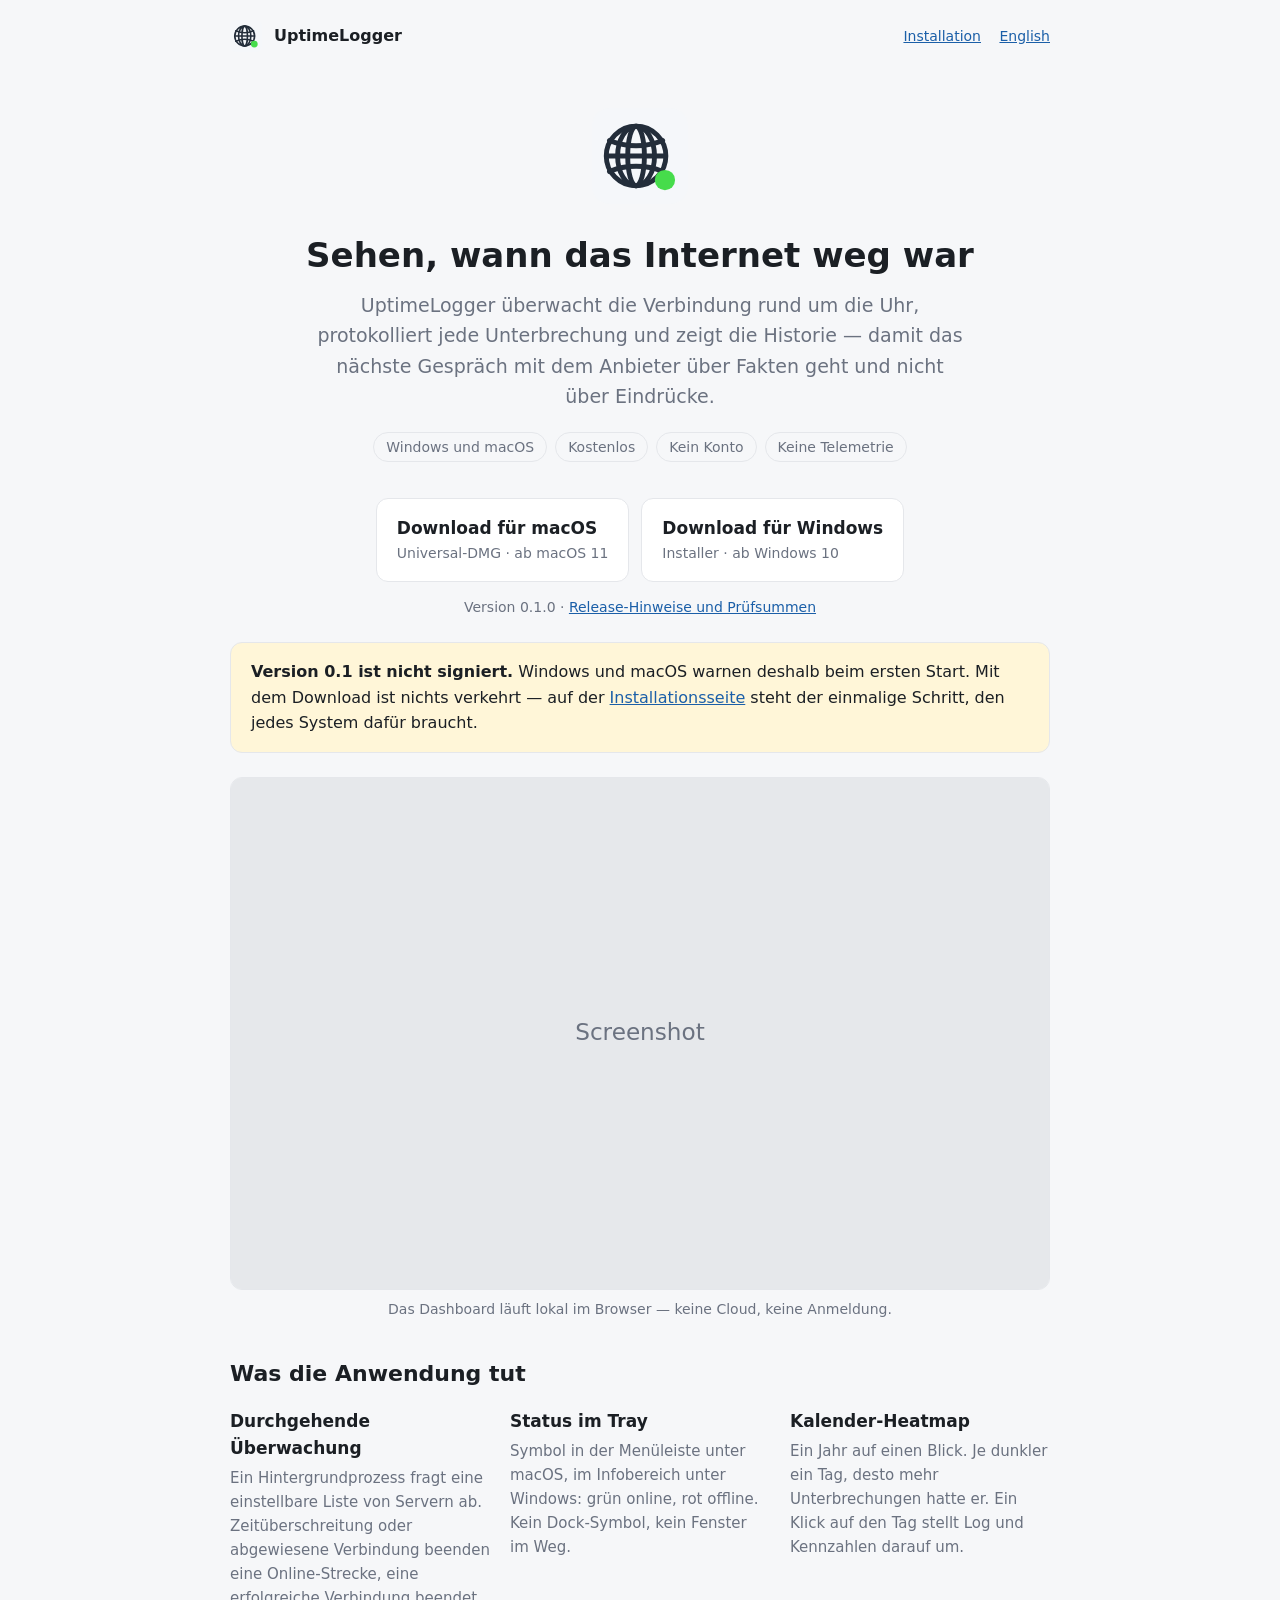
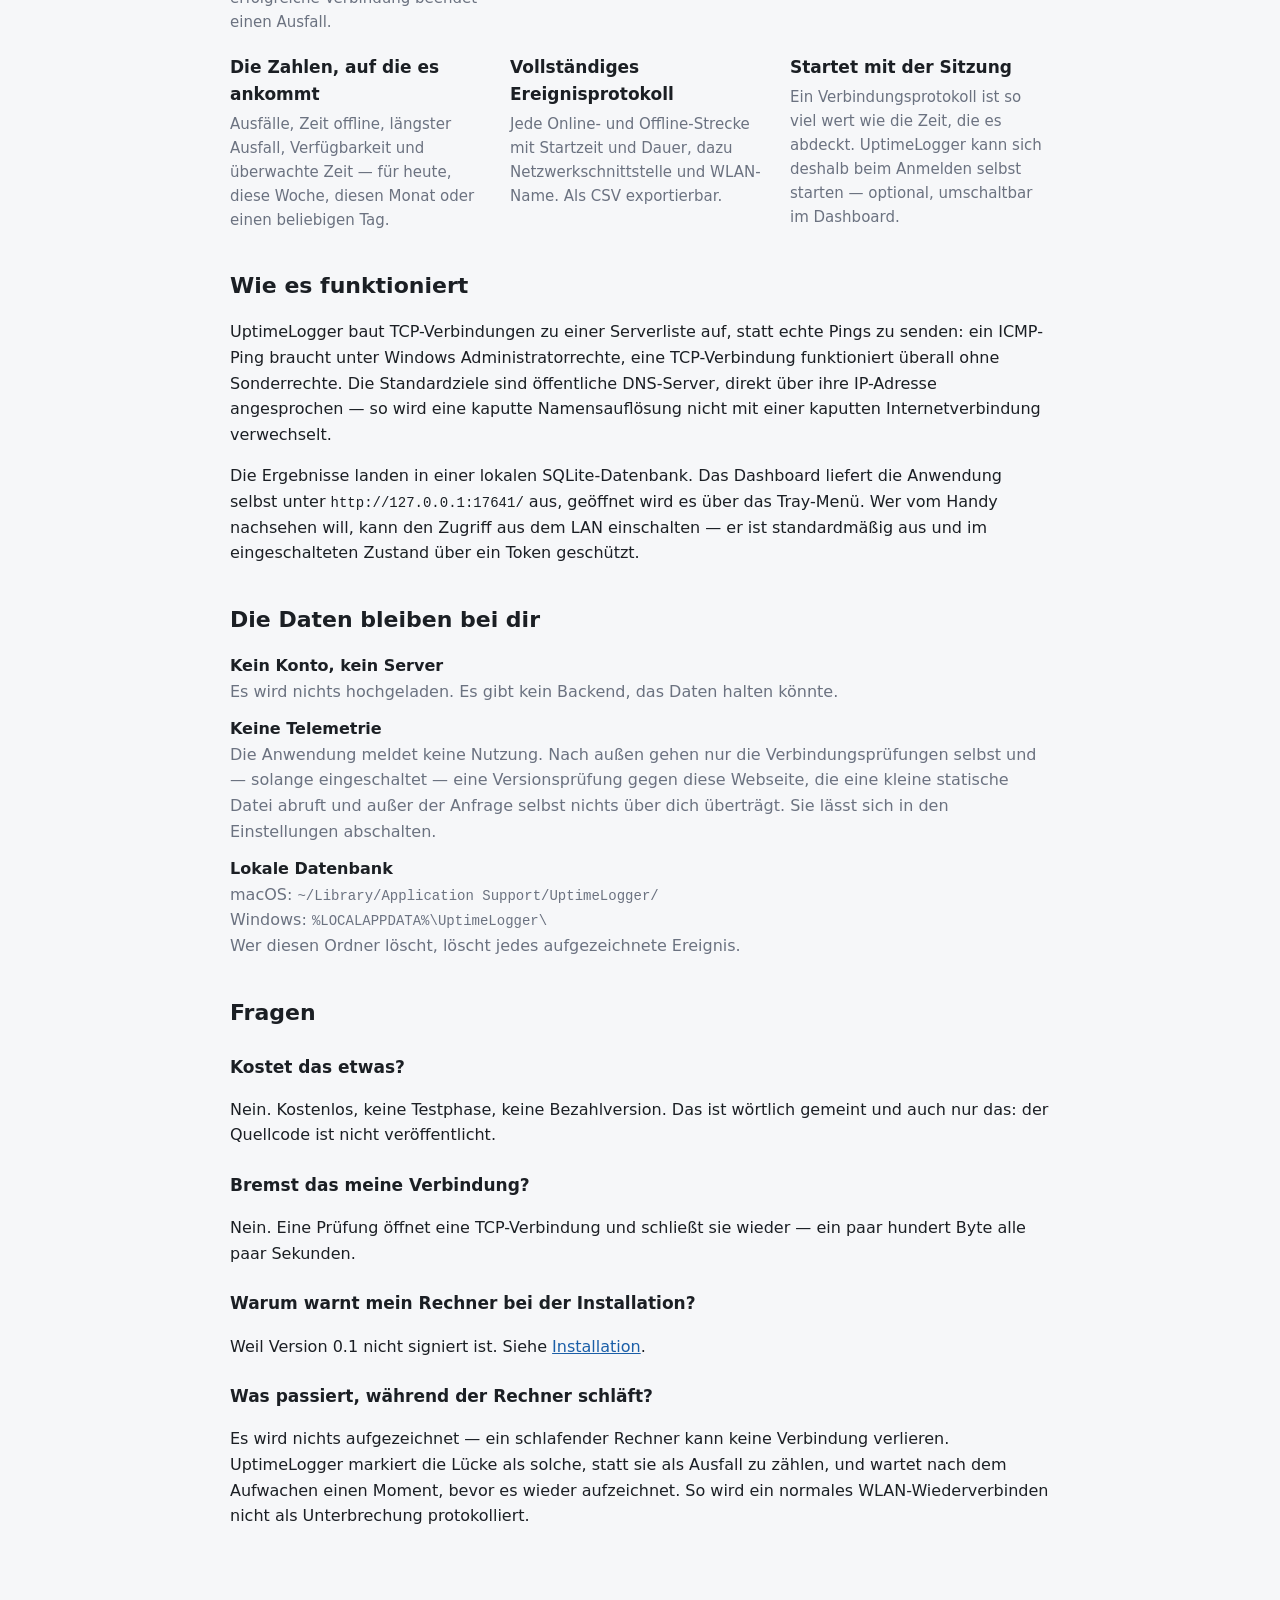
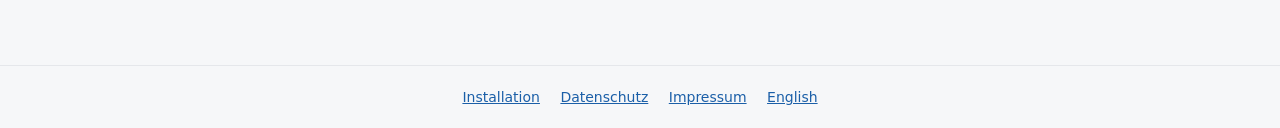
==== de/index.html @ 7b71dab3 "Website und Release-Hosting für uptimelogger.bartels.ug" ====
<!DOCTYPE html>
<html lang="de">
<head>
<meta charset="utf-8">
<meta name="viewport" content="width=device-width, initial-scale=1">
<title>UptimeLogger — sehen, wann das Internet weg war</title>
<meta name="description" content="Kostenlose Verbindungsüberwachung für Windows und macOS. Zeichnet jeden Internetausfall auf und zeigt die Historie als Kalender-Heatmap. Kein Konto, keine Telemetrie.">
<link rel="icon" href="../assets/icon.svg" type="image/svg+xml">
<link rel="icon" href="../assets/icon-256.png" sizes="256x256">
<link rel="stylesheet" href="../style.css">
<link rel="alternate" hreflang="en" href="https://uptimelogger.bartels.ug/">
<link rel="alternate" hreflang="de" href="https://uptimelogger.bartels.ug/de/">
<meta property="og:title" content="UptimeLogger">
<meta property="og:description" content="Kostenlose Verbindungsüberwachung für Windows und macOS. Zeichnet jeden Internetausfall auf und zeigt die Historie als Kalender-Heatmap.">
<meta property="og:type" content="website">
<meta property="og:url" content="https://uptimelogger.bartels.ug/de/">
</head>
<body>

<header class="site">
  <img src="../assets/icon.svg" alt="">
  <span class="name">UptimeLogger</span>
  <nav>
    <a href="installation.html">Installation</a>
    <a href="../">English</a>
  </nav>
</header>

<main>

  <section class="hero">
    <img src="../assets/icon.svg" alt="UptimeLogger-Symbol">
    <h1>Sehen, wann das Internet weg war</h1>
    <p class="claim">UptimeLogger überwacht die Verbindung rund um die Uhr, protokolliert jede
    Unterbrechung und zeigt die Historie — damit das nächste Gespräch mit dem Anbieter über
    Fakten geht und nicht über Eindrücke.</p>
    <ul class="badges">
      <li>Windows und macOS</li>
      <li>Kostenlos</li>
      <li>Kein Konto</li>
      <li>Keine Telemetrie</li>
    </ul>
  </section>

  <div class="downloads">
    <a class="download" href="https://github.com/roughneck/uptimelogger/releases/download/v0.1.0/UptimeLogger-0.1.0.dmg">
      <strong>Download für macOS</strong>
      <span>Universal-DMG · ab macOS 11</span>
    </a>
    <a class="download" href="https://github.com/roughneck/uptimelogger/releases/download/v0.1.0/UptimeLogger-0.1.0-setup.exe">
      <strong>Download für Windows</strong>
      <span>Installer · ab Windows 10</span>
    </a>
  </div>
  <p class="meta">Version 0.1.0 ·
    <a href="https://github.com/roughneck/uptimelogger/releases/tag/v0.1.0">Release-Hinweise und Prüfsummen</a></p>

  <div class="note">
    <strong>Version 0.1 ist nicht signiert.</strong> Windows und macOS warnen deshalb beim
    ersten Start. Mit dem Download ist nichts verkehrt — auf der
    <a href="installation.html">Installationsseite</a> steht der einmalige Schritt, den jedes
    System dafür braucht.
  </div>

  <figure>
    <img src="../assets/placeholder.svg" alt="Das UptimeLogger-Dashboard mit dem aktuellen Status und den Kennzahlen des gewählten Zeitraums">
    <figcaption>Das Dashboard läuft lokal im Browser — keine Cloud, keine Anmeldung.</figcaption>
  </figure>

  <h2>Was die Anwendung tut</h2>
  <ul class="features">
    <li>
      <h3>Durchgehende Überwachung</h3>
      <p>Ein Hintergrundprozess fragt eine einstellbare Liste von Servern ab. Zeitüberschreitung
      oder abgewiesene Verbindung beenden eine Online-Strecke, eine erfolgreiche Verbindung
      beendet einen Ausfall.</p>
    </li>
    <li>
      <h3>Status im Tray</h3>
      <p>Symbol in der Menüleiste unter macOS, im Infobereich unter Windows: grün online, rot
      offline. Kein Dock-Symbol, kein Fenster im Weg.</p>
    </li>
    <li>
      <h3>Kalender-Heatmap</h3>
      <p>Ein Jahr auf einen Blick. Je dunkler ein Tag, desto mehr Unterbrechungen hatte er.
      Ein Klick auf den Tag stellt Log und Kennzahlen darauf um.</p>
    </li>
    <li>
      <h3>Die Zahlen, auf die es ankommt</h3>
      <p>Ausfälle, Zeit offline, längster Ausfall, Verfügbarkeit und überwachte Zeit — für
      heute, diese Woche, diesen Monat oder einen beliebigen Tag.</p>
    </li>
    <li>
      <h3>Vollständiges Ereignisprotokoll</h3>
      <p>Jede Online- und Offline-Strecke mit Startzeit und Dauer, dazu Netzwerkschnittstelle
      und WLAN-Name. Als CSV exportierbar.</p>
    </li>
    <li>
      <h3>Startet mit der Sitzung</h3>
      <p>Ein Verbindungsprotokoll ist so viel wert wie die Zeit, die es abdeckt. UptimeLogger
      kann sich deshalb beim Anmelden selbst starten — optional, umschaltbar im Dashboard.</p>
    </li>
  </ul>

  <h2>Wie es funktioniert</h2>
  <p>UptimeLogger baut TCP-Verbindungen zu einer Serverliste auf, statt echte Pings zu senden:
  ein ICMP-Ping braucht unter Windows Administratorrechte, eine TCP-Verbindung funktioniert
  überall ohne Sonderrechte. Die Standardziele sind öffentliche DNS-Server, direkt über ihre
  IP-Adresse angesprochen — so wird eine kaputte Namensauflösung nicht mit einer kaputten
  Internetverbindung verwechselt.</p>

  <p>Die Ergebnisse landen in einer lokalen SQLite-Datenbank. Das Dashboard liefert die
  Anwendung selbst unter <code>http://127.0.0.1:17641/</code> aus, geöffnet wird es über das
  Tray-Menü. Wer vom Handy nachsehen will, kann den Zugriff aus dem LAN einschalten — er ist
  standardmäßig aus und im eingeschalteten Zustand über ein Token geschützt.</p>

  <h2>Die Daten bleiben bei dir</h2>
  <dl class="facts">
    <dt>Kein Konto, kein Server</dt>
    <dd>Es wird nichts hochgeladen. Es gibt kein Backend, das Daten halten könnte.</dd>
    <dt>Keine Telemetrie</dt>
    <dd>Die Anwendung meldet keine Nutzung. Nach außen gehen nur die Verbindungsprüfungen
    selbst und — solange eingeschaltet — eine Versionsprüfung gegen diese Webseite, die eine
    kleine statische Datei abruft und außer der Anfrage selbst nichts über dich überträgt. Sie
    lässt sich in den Einstellungen abschalten.</dd>
    <dt>Lokale Datenbank</dt>
    <dd>macOS: <code>~/Library/Application Support/UptimeLogger/</code><br>
    Windows: <code>%LOCALAPPDATA%\UptimeLogger\</code><br>
    Wer diesen Ordner löscht, löscht jedes aufgezeichnete Ereignis.</dd>
  </dl>

  <h2>Fragen</h2>

  <h3>Kostet das etwas?</h3>
  <p>Nein. Kostenlos, keine Testphase, keine Bezahlversion. Das ist wörtlich gemeint und auch
  nur das: der Quellcode ist nicht veröffentlicht.</p>

  <h3>Bremst das meine Verbindung?</h3>
  <p>Nein. Eine Prüfung öffnet eine TCP-Verbindung und schließt sie wieder — ein paar hundert
  Byte alle paar Sekunden.</p>

  <h3>Warum warnt mein Rechner bei der Installation?</h3>
  <p>Weil Version 0.1 nicht signiert ist. Siehe <a href="installation.html">Installation</a>.</p>

  <h3>Was passiert, während der Rechner schläft?</h3>
  <p>Es wird nichts aufgezeichnet — ein schlafender Rechner kann keine Verbindung verlieren.
  UptimeLogger markiert die Lücke als solche, statt sie als Ausfall zu zählen, und wartet nach
  dem Aufwachen einen Moment, bevor es wieder aufzeichnet. So wird ein normales
  WLAN-Wiederverbinden nicht als Unterbrechung protokolliert.</p>

</main>

<footer class="site">
  <a href="installation.html">Installation</a>
  <a href="datenschutz.html">Datenschutz</a>
  <a href="impressum.html">Impressum</a>
  <a href="../">English</a>
</footer>

</body>
</html>
---- style.css ----
/* Palette taken from the dashboard (internal/web/static/style.css) so the site
   and the application look like the same product. */
:root {
  color-scheme: light dark;
  --bg: #f6f7f9;
  --card: #ffffff;
  --text: #1b1f24;
  --muted: #6b7280;
  --line: #e5e7eb;
  --accent: #1b5fa8;
  --note-bg: #fff6d8;
}

@media (prefers-color-scheme: dark) {
  :root {
    --bg: #14171b;
    --card: #1c2026;
    --text: #e8eaed;
    --muted: #9aa2ad;
    --line: #2a2f36;
    --accent: #7db3ea;
    --note-bg: #2b2618;
  }
}

* { box-sizing: border-box; }

body {
  margin: 0;
  background: var(--bg);
  color: var(--text);
  font: 16px/1.6 system-ui, -apple-system, "Segoe UI", sans-serif;
}

main { max-width: 860px; margin: 0 auto; padding: 32px 20px 72px; }

a { color: var(--accent); }

header.site {
  display: flex;
  align-items: center;
  gap: 12px;
  max-width: 860px;
  margin: 0 auto;
  padding: 20px 20px 0;
}
header.site img { width: 32px; height: 32px; }
header.site .name { font-weight: 600; }
header.site nav { margin-left: auto; font-size: 14px; }
header.site nav a { margin-left: 14px; }

.hero { text-align: center; padding: 24px 0 8px; }
.hero img { width: 96px; height: 96px; }
.hero h1 { font-size: 34px; margin: 16px 0 8px; }
.hero p.claim { font-size: 19px; color: var(--muted); margin: 0 auto; max-width: 34em; }

.badges { display: flex; flex-wrap: wrap; gap: 8px; justify-content: center; margin: 20px 0 0; padding: 0; list-style: none; }
.badges li { border: 1px solid var(--line); border-radius: 999px; padding: 3px 12px; font-size: 14px; color: var(--muted); }

.downloads { display: flex; flex-wrap: wrap; gap: 12px; justify-content: center; margin: 28px 0 8px; }
.download {
  display: block;
  min-width: 240px;
  background: var(--card);
  border: 1px solid var(--line);
  border-radius: 12px;
  padding: 16px 20px;
  text-decoration: none;
  color: inherit;
}
.download:hover { border-color: var(--accent); }
.download strong { display: block; font-size: 17px; }
.download span { display: block; color: var(--muted); font-size: 14px; }

.meta { text-align: center; color: var(--muted); font-size: 14px; }

.card { background: var(--card); border: 1px solid var(--line); border-radius: 12px; padding: 20px 24px; margin: 24px 0; }

.note { background: var(--note-bg); border: 1px solid var(--line); border-radius: 12px; padding: 16px 20px; margin: 24px 0; }

h2 { font-size: 22px; margin: 36px 0 12px; }
h3 { font-size: 17px; margin: 24px 0 8px; }

figure { margin: 24px 0; }
figure img { width: 100%; border: 1px solid var(--line); border-radius: 12px; display: block; }
figcaption { color: var(--muted); font-size: 14px; margin-top: 8px; text-align: center; }

.features { display: grid; gap: 20px; grid-template-columns: repeat(auto-fit, minmax(240px, 1fr)); padding: 0; list-style: none; }
.features h3 { margin: 0 0 4px; }
.features p { margin: 0; color: var(--muted); font-size: 15px; }

code, pre { font-family: ui-monospace, SFMono-Regular, Menlo, Consolas, monospace; font-size: 14px; }
pre { background: var(--card); border: 1px solid var(--line); border-radius: 8px; padding: 12px 16px; overflow-x: auto; }

footer.site {
  border-top: 1px solid var(--line);
  margin-top: 48px;
  padding: 20px;
  text-align: center;
  color: var(--muted);
  font-size: 14px;
}
footer.site a { margin: 0 8px; }

dl.facts dt { font-weight: 600; margin-top: 12px; }
dl.facts dd { margin: 0; color: var(--muted); }
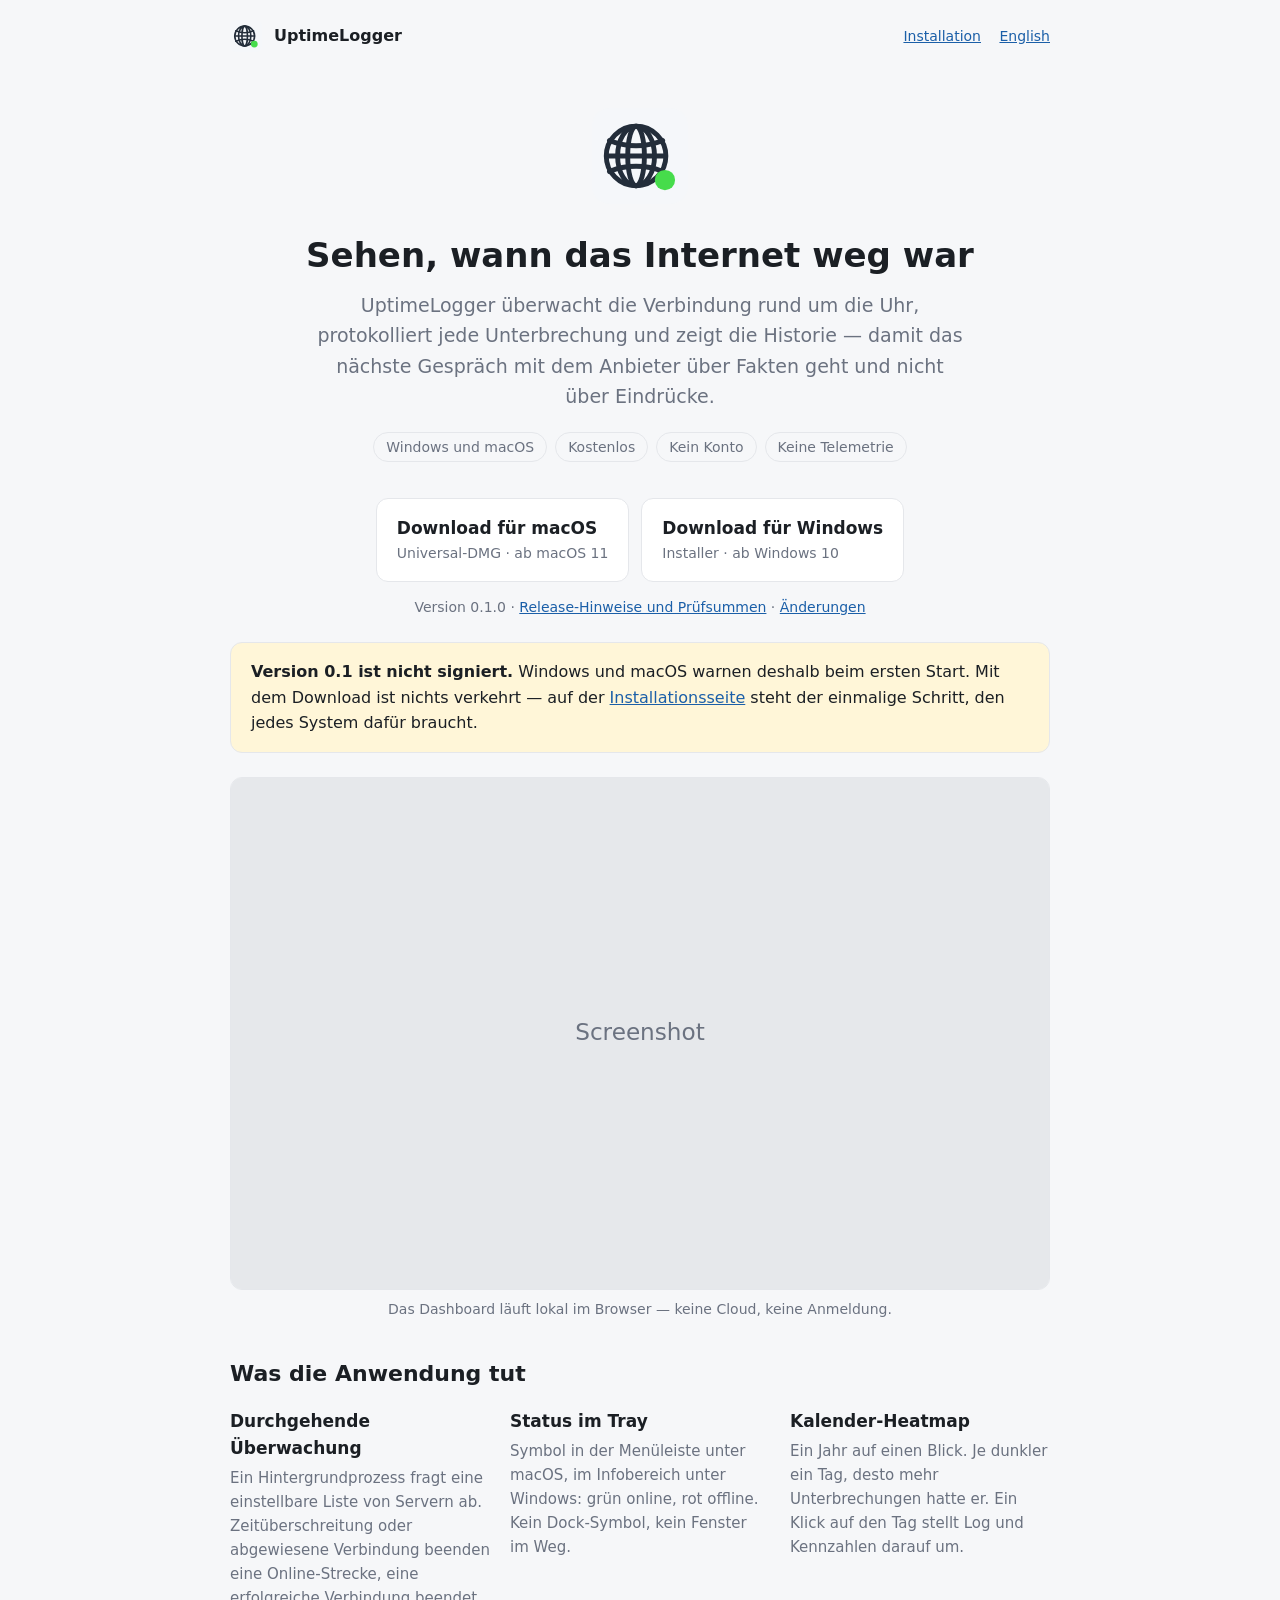
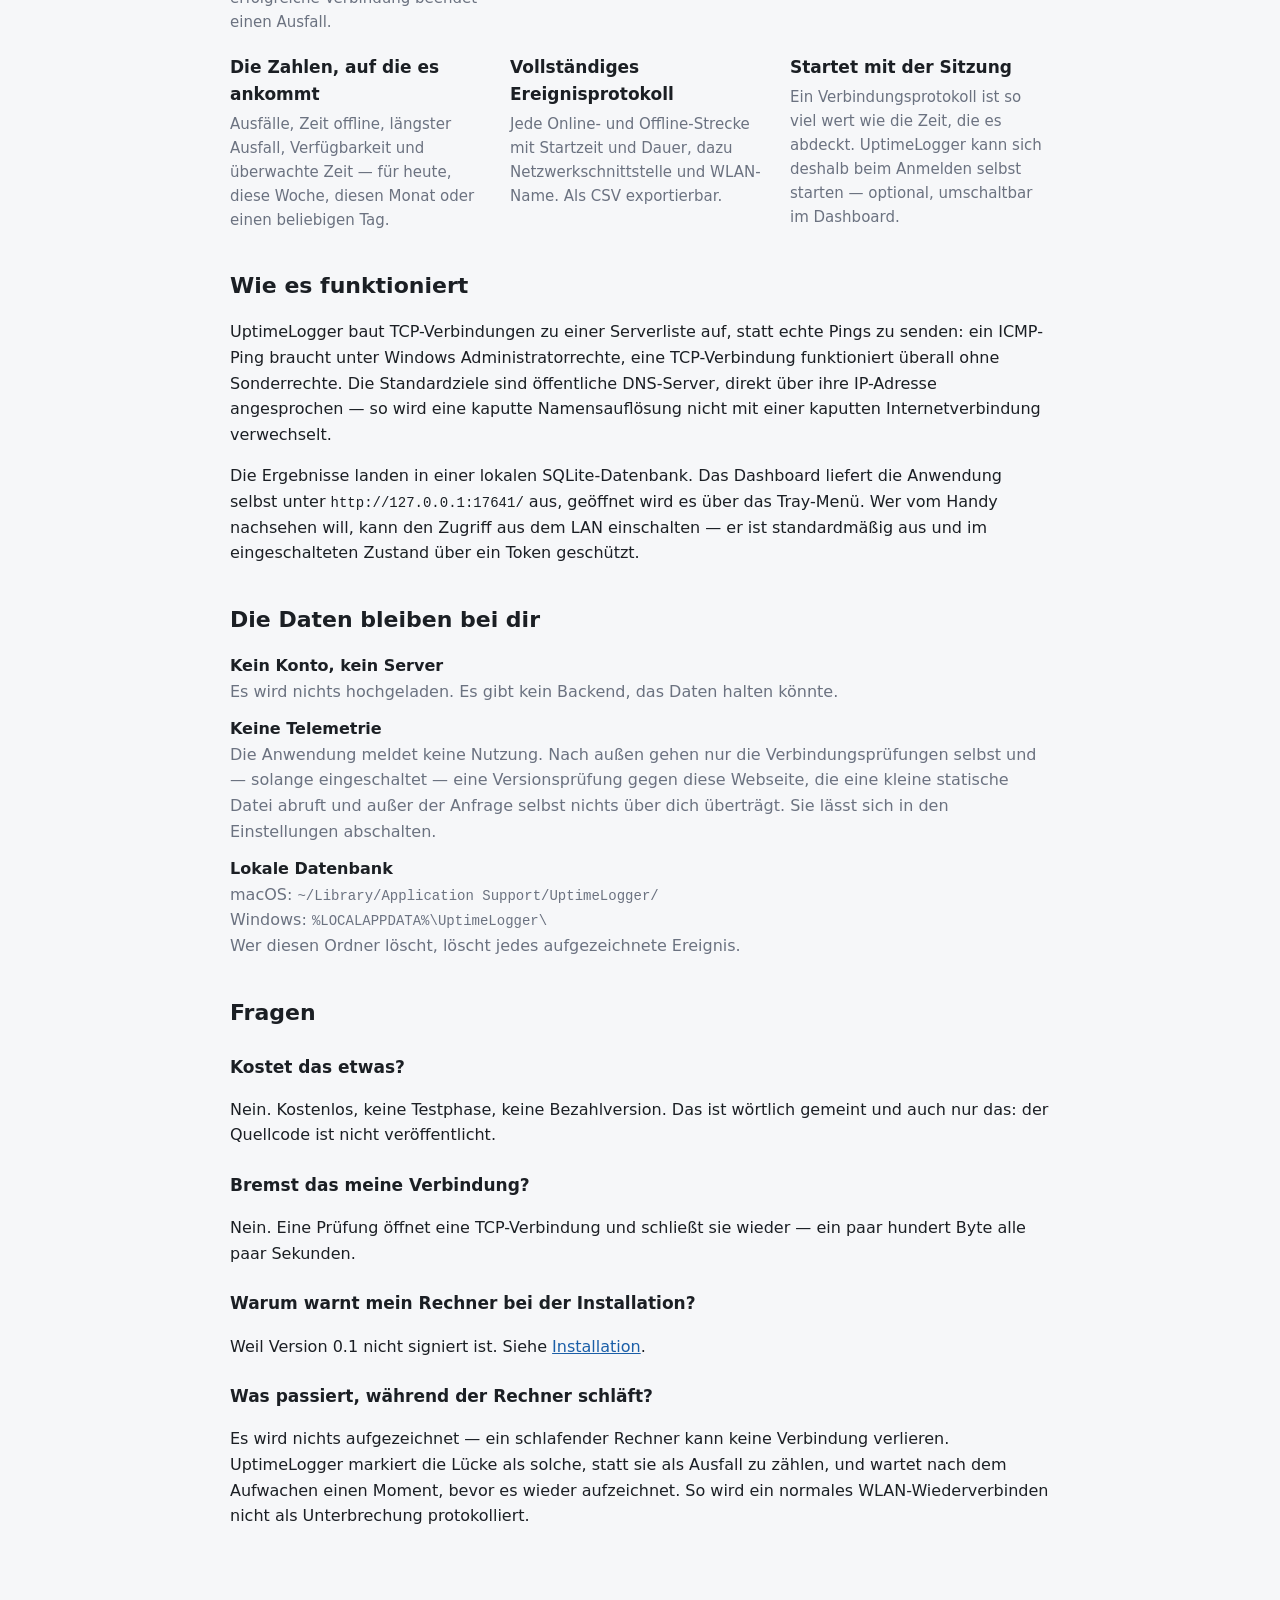
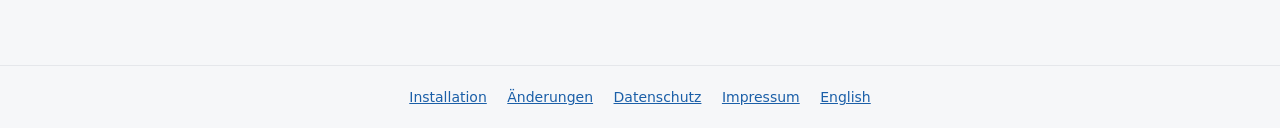
==== commit 4ae41dc2: "Änderungsseite in beiden Sprachen, aus dem Downloadbereich verlinkt Der CHANGELOG lag bisher nur als" ====
--- a/de/index.html
+++ b/de/index.html
@@ -43,17 +43,18 @@
   </section>
 
   <div class="downloads">
-    <a class="download" href="https://github.com/roughneck/uptimelogger/releases/download/v0.1.0/UptimeLogger-0.1.0.dmg">
+    <a class="download" href="https://github.com/roughneck/uptime-logger/releases/download/v0.1.0/UptimeLogger-0.1.0.dmg">
       <strong>Download für macOS</strong>
       <span>Universal-DMG · ab macOS 11</span>
     </a>
-    <a class="download" href="https://github.com/roughneck/uptimelogger/releases/download/v0.1.0/UptimeLogger-0.1.0-setup.exe">
+    <a class="download" href="https://github.com/roughneck/uptime-logger/releases/download/v0.1.0/UptimeLogger-0.1.0-setup.exe">
       <strong>Download für Windows</strong>
       <span>Installer · ab Windows 10</span>
     </a>
   </div>
   <p class="meta">Version 0.1.0 ·
-    <a href="https://github.com/roughneck/uptimelogger/releases/tag/v0.1.0">Release-Hinweise und Prüfsummen</a></p>
+    <a href="https://github.com/roughneck/uptime-logger/releases/tag/v0.1.0">Release-Hinweise und Prüfsummen</a> ·
+    <a href="aenderungen.html">Änderungen</a></p>
 
   <div class="note">
     <strong>Version 0.1 ist nicht signiert.</strong> Windows und macOS warnen deshalb beim
@@ -152,6 +153,7 @@
 
 <footer class="site">
   <a href="installation.html">Installation</a>
+  <a href="aenderungen.html">Änderungen</a>
   <a href="datenschutz.html">Datenschutz</a>
   <a href="impressum.html">Impressum</a>
   <a href="../">English</a>
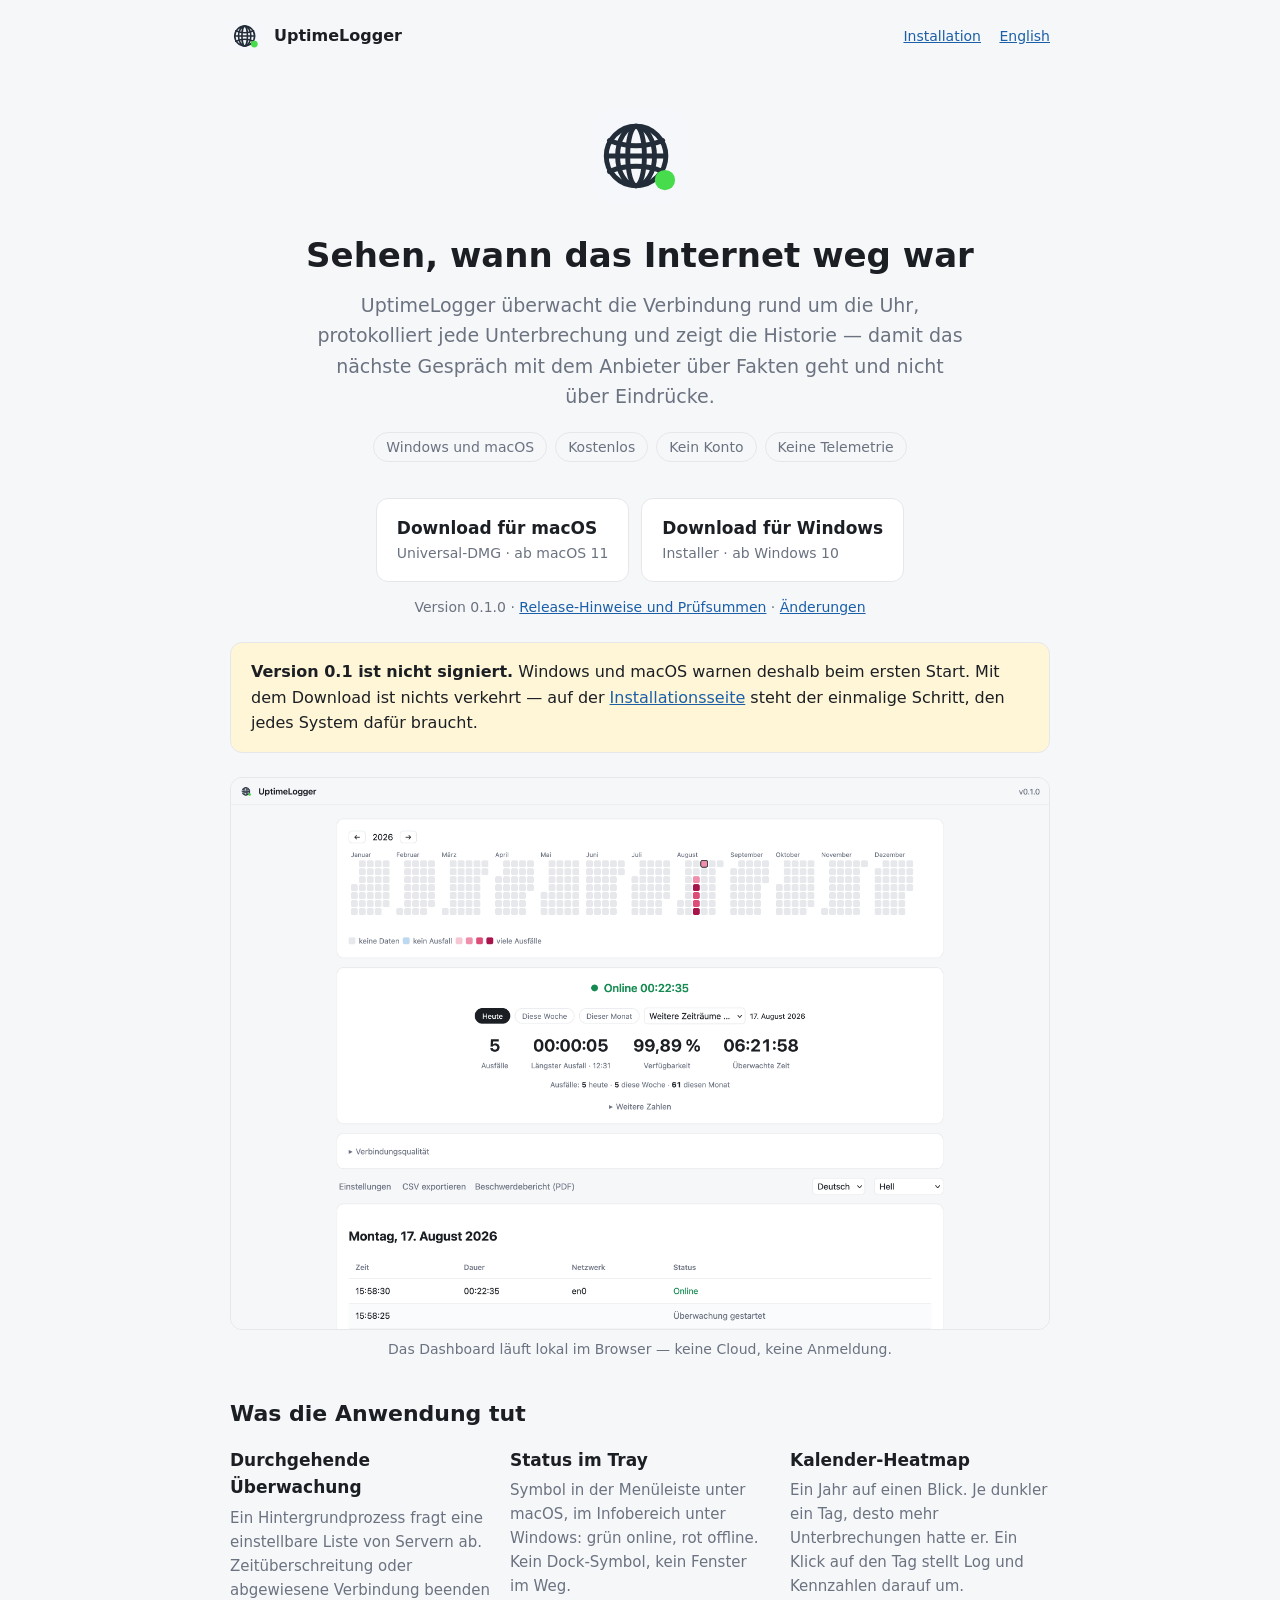
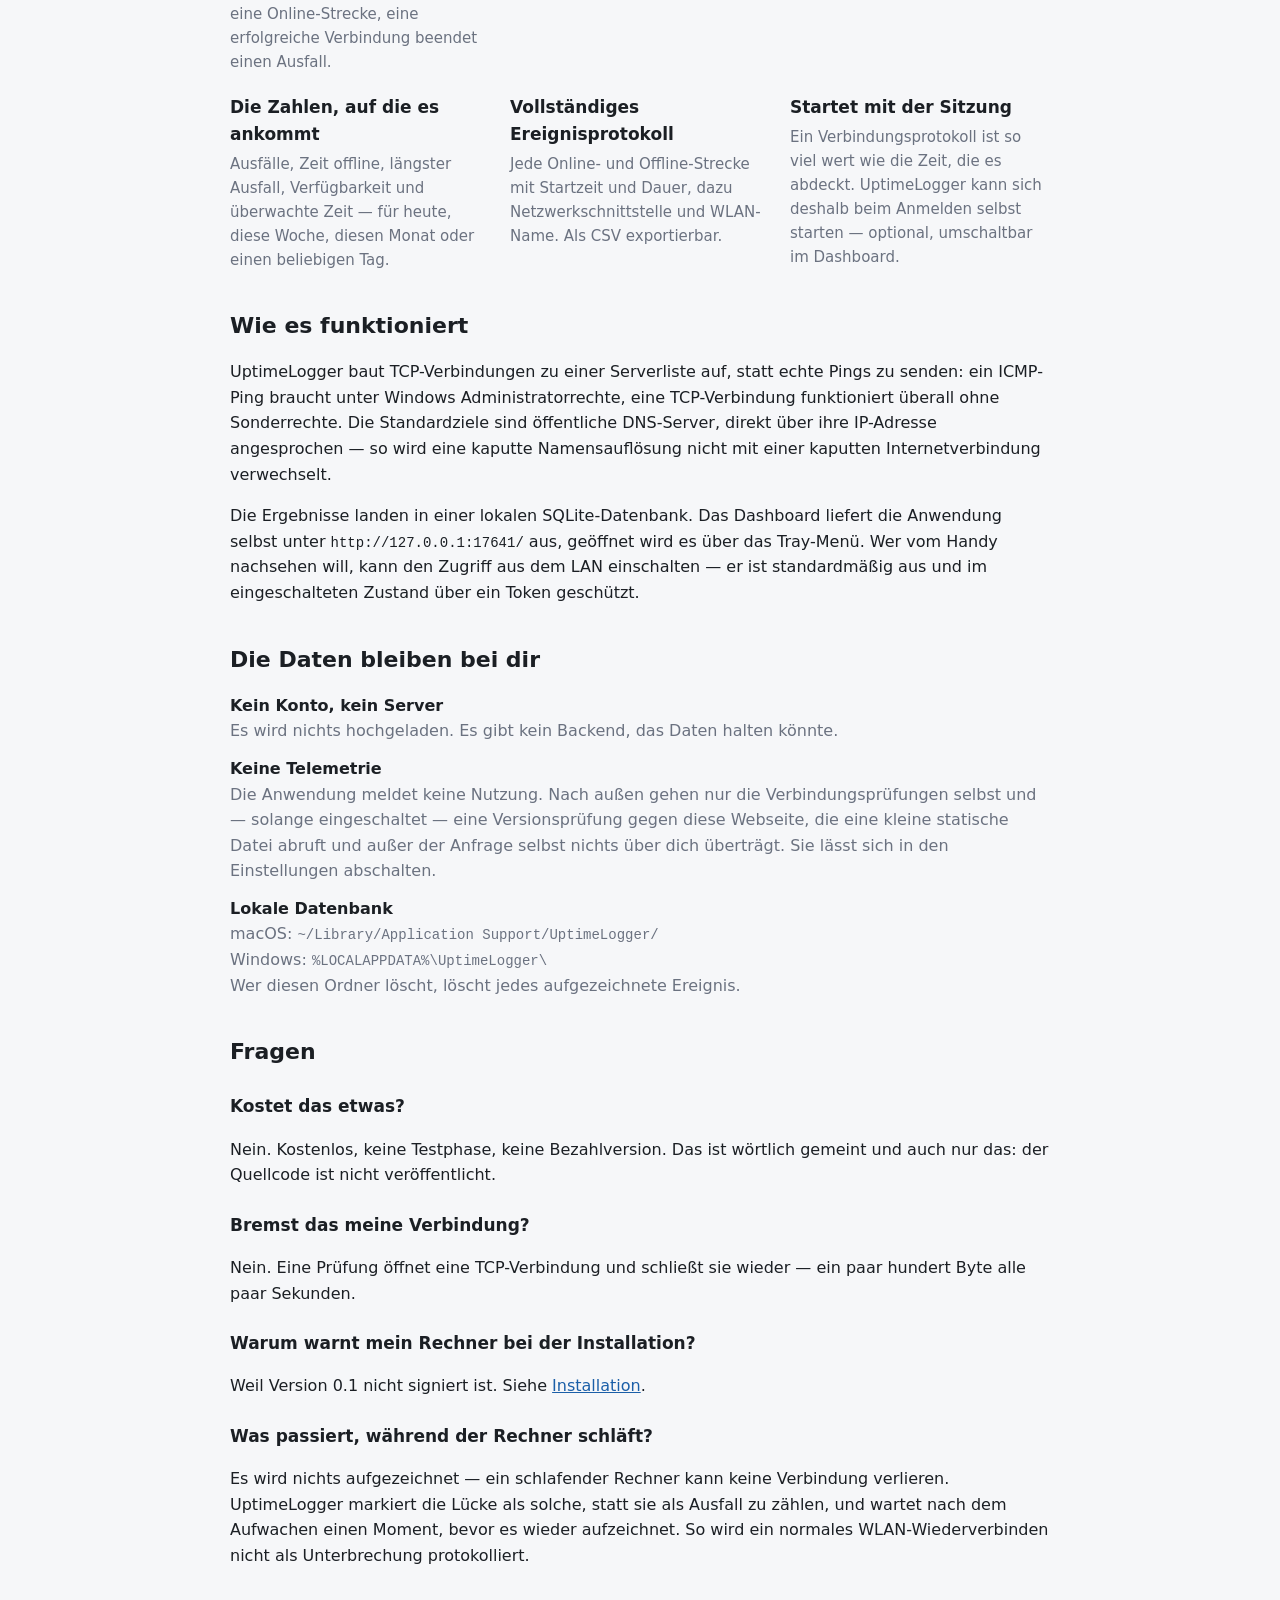
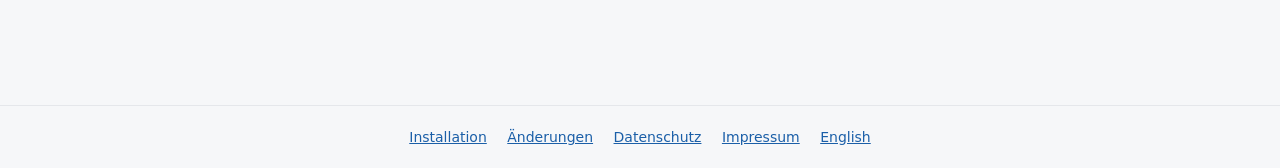
==== commit 55c7f4ed: "Screenshots eingebaut, Platzhalter entfernt Beide vom 17. August 2026, 2880 × 1940 (2×), gleicher Bi" ====
--- a/de/index.html
+++ b/de/index.html
@@ -64,7 +64,7 @@
   </div>
 
   <figure>
-    <img src="../assets/placeholder.svg" alt="Das UptimeLogger-Dashboard mit dem aktuellen Status und den Kennzahlen des gewählten Zeitraums">
+    <img src="../assets/dashboard-de.png" alt="Das UptimeLogger-Dashboard mit dem aktuellen Status und den Kennzahlen des gewählten Zeitraums">
     <figcaption>Das Dashboard läuft lokal im Browser — keine Cloud, keine Anmeldung.</figcaption>
   </figure>
 
